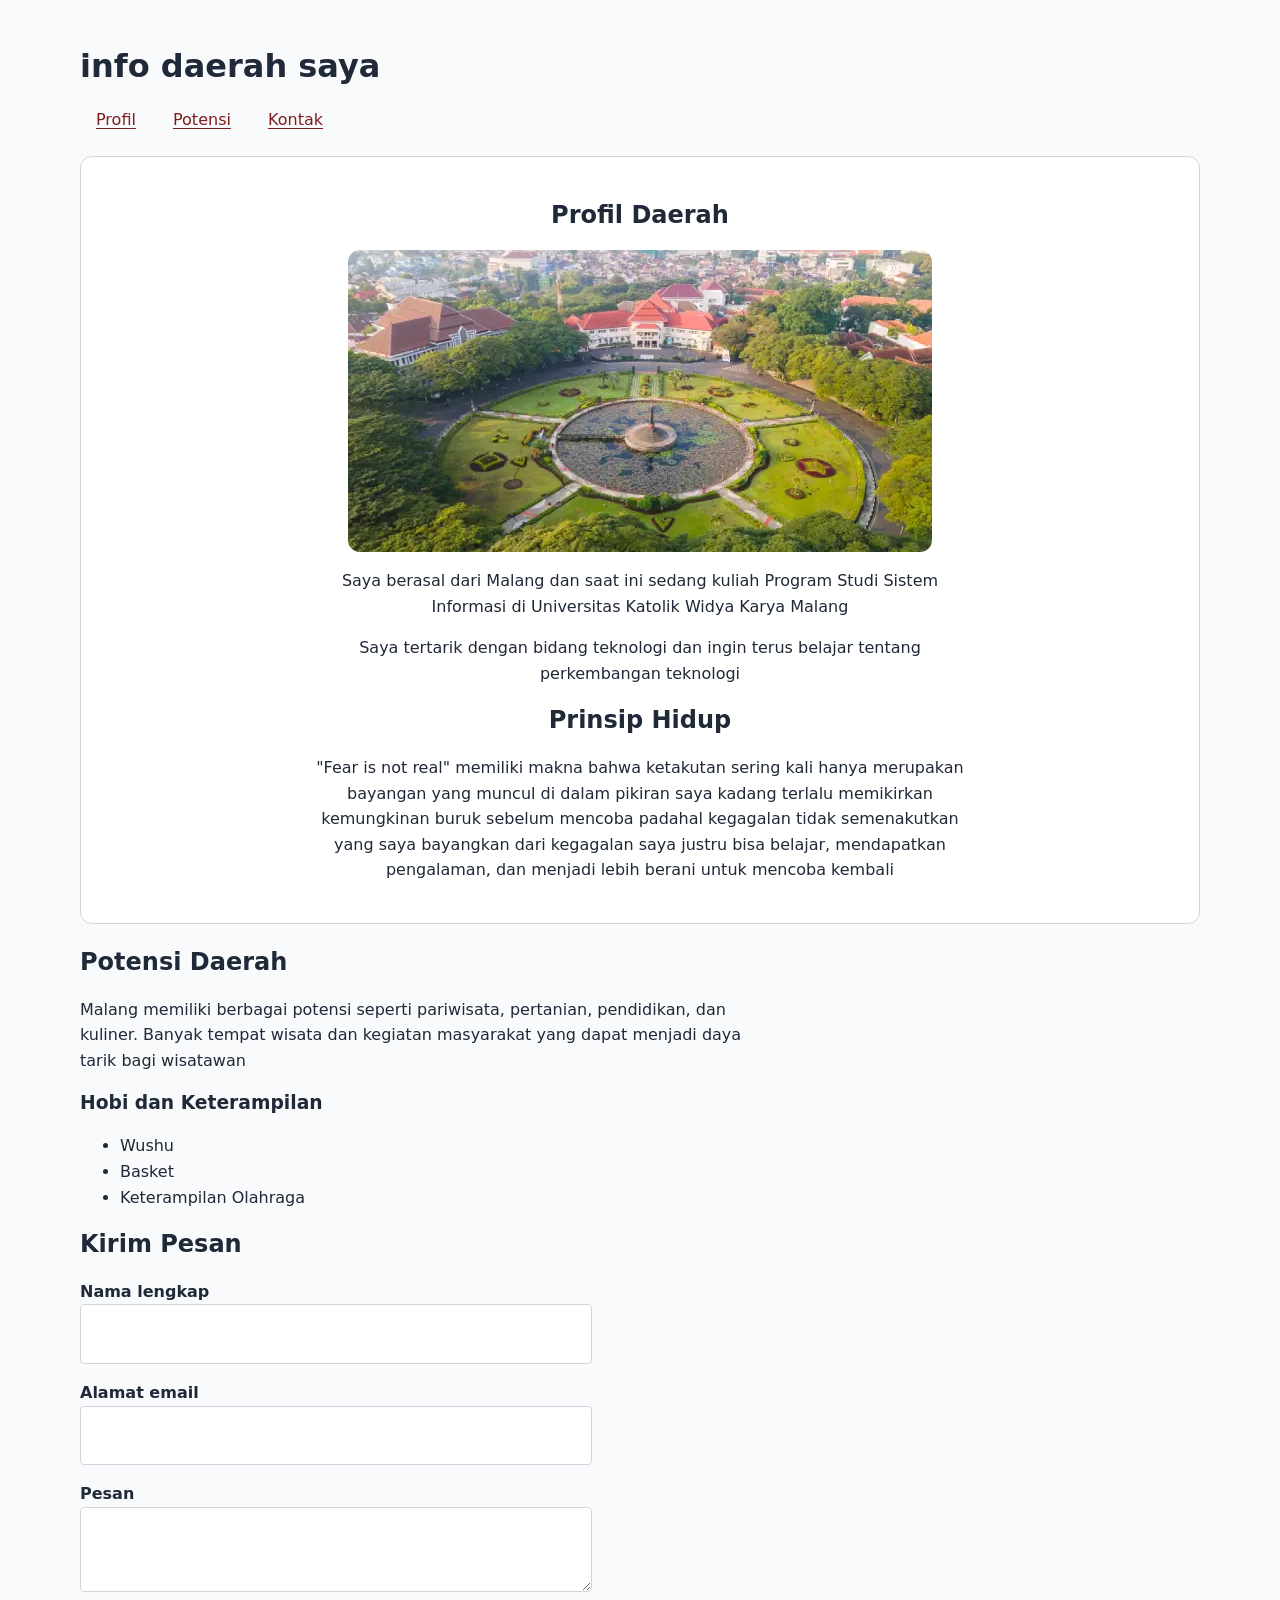
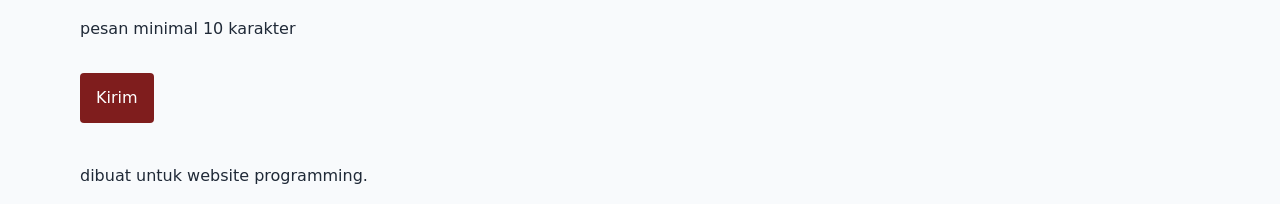
==== praktikum/index.html @ 83bbf6ea "Tess up" ====
<!DOCTYPE html>

<html lang="id">
   <head>   
  <meta charset="UTF-8"><meta name="viewport" content="width=device-width, initial-scale=1.0">   
  <title>Qjyuxiehuano info daerah</title> 
  <link rel="stylesheet" href="style.css">
</head> 

<body>
  <header>
    <h1>info daerah saya</h1>
<nav aria-label="Navigasi utama">
  <a href="#profil" class="nav-link">Profil</a>
  <a href="#potensi" class="nav-link">Potensi</a>
  <a href="#kontak" class="nav-link">Kontak</a>
</nav>

  </header>
  <main>
<article id="profil" class="card">
  <h2>Profil Daerah</h2>
  <img src="images/balkot.JPG" alt="Pemandangan Malang">
  <p>
    Saya berasal dari Malang dan saat ini sedang kuliah Program Studi Sistem Informasi di Universitas
    Katolik Widya Karya Malang
  </p>
  <p>
    Saya tertarik dengan bidang teknologi dan ingin terus belajar
    tentang perkembangan teknologi
  </p>
  <h2>Prinsip Hidup</h2>
  <p>
    "Fear is not real" memiliki makna bahwa ketakutan sering kali hanya merupakan bayangan yang muncul di dalam pikiran
    saya kadang terlalu memikirkan kemungkinan buruk sebelum mencoba
    padahal kegagalan tidak semenakutkan yang saya bayangkan
    dari kegagalan saya justru bisa belajar, mendapatkan pengalaman, dan menjadi lebih berani untuk mencoba kembali
  </p>
</article>
<section id="potensi">
  <h2>Potensi Daerah</h2>
  <p>
    Malang memiliki berbagai potensi seperti pariwisata, pertanian,
    pendidikan, dan kuliner. Banyak tempat wisata dan kegiatan masyarakat
    yang dapat menjadi daya tarik bagi wisatawan
  </p>
  <h3>Hobi dan Keterampilan</h3>
  <ul>
    <li>Wushu</li>
    <li>Basket</li>
    <li>Keterampilan Olahraga</li>
  </ul>
</section>

<section id="kontak">
  <h2>Kirim Pesan</h2>
  <form action="#" method="post">
    <div>
      <label for="nama">Nama lengkap</label>
      <input id="nama"
             name="nama"
             type="text"
             autocomplete="name"
             required>
    </div>

    <div>
      <label for="email">Alamat email</label>
      <input id="email"
             name="email"
             type="email"
             autocomplete="email"
             required>
    </div>

    <div>
      <label for="pesan">Pesan</label>
      <textarea id="pesan"
                name="pesan"
                minlength="10"
                aria-describedby="bantuan-pesan"
                required></textarea>

      <p id="bantuan-pesan">pesan minimal 10 karakter</p>
    </div>

    <button type="submit">Kirim</button>

  </form>
</section>
  </main>

  <footer>
    <p>dibuat untuk website programming.</p>
  </footer>

</body>
</html>
---- praktikum/style.css ----
*,
*::before,
*::after {
  box-sizing: border-box;
}

:root {
  --color-primary: #7f1d1d;
  --color-text: #1f2937;
  --color-muted: #4b5563;
  --color-surface: #ffffff;
  --color-border: #d1d5db;
  --color-focus: #d97706;

  --space-1: 0.5rem;
  --space-2: 1rem;
  --space-3: 1.5rem;

  --radius: 0.75rem;
}

body {
  margin: 0;
  color: var(--color-text);
  background: #f8fafc;
  font-family: system-ui, sans-serif;
  line-height: 1.6;
}

header,
main,
footer {
  width: min(100% - 2rem, 70rem);
  margin-inline: auto;
}

main {
  padding-block: var(--space-3);
}

h1,
h2,
h3 {
  line-height: 1.2;
}

p {
  max-width: 65ch;
}

.nav-link {
  color: var(--color-primary);
  padding: var(--space-2);
  text-underline-offset: 0.2em;
}

.nav-link:hover {
  text-decoration-thickness: 0.15em;
}

.nav-link:active {
  color: #1e3a8a;
}

.nav-link:focus-visible {
  outline: 3px solid var(--color-focus);
  outline-offset: 3px;
}

.card {
  background: var(--color-surface);
  border: 1px solid var(--color-border);
  border-radius: var(--radius);
  padding: var(--space-3);
  margin-block-end: var(--space-3);
  text-align: center;
}


.card img {
  margin-inline: auto;
}

.card p {
  margin-inline: auto;
  text-align: center;
}



img {
  display: block;
  max-width: 100%;
  height: auto;
  border-radius: var(--radius);
}

table {
  width: 100%;
  border-collapse: collapse;
}

th,
td {
  padding: var(--space-2);
  border: 1px solid var(--color-border);
  text-align: start;
}

label {
  display: block;
  margin-block-start: var(--space-2);
  font-weight: 600;
}

input,
textarea,
button {
  font: inherit;
}

input,
textarea {
  width: 100%;
  max-width: 32rem;
  padding: var(--space-2);
  border: 1px solid var(--color-border);
  border-radius: 0.25rem;
}

button {
  margin-block-start: var(--space-2);
  padding: 0.75rem 1rem;
  color: #ffffff;
  background: var(--color-primary);
  border: 0;
  border-radius: 0.25rem;
  cursor: pointer;
}

input:focus-visible,
textarea:focus-visible,
button:focus-visible {
  outline: 3px solid var(--color-focus);
  outline-offset: 3px;
}
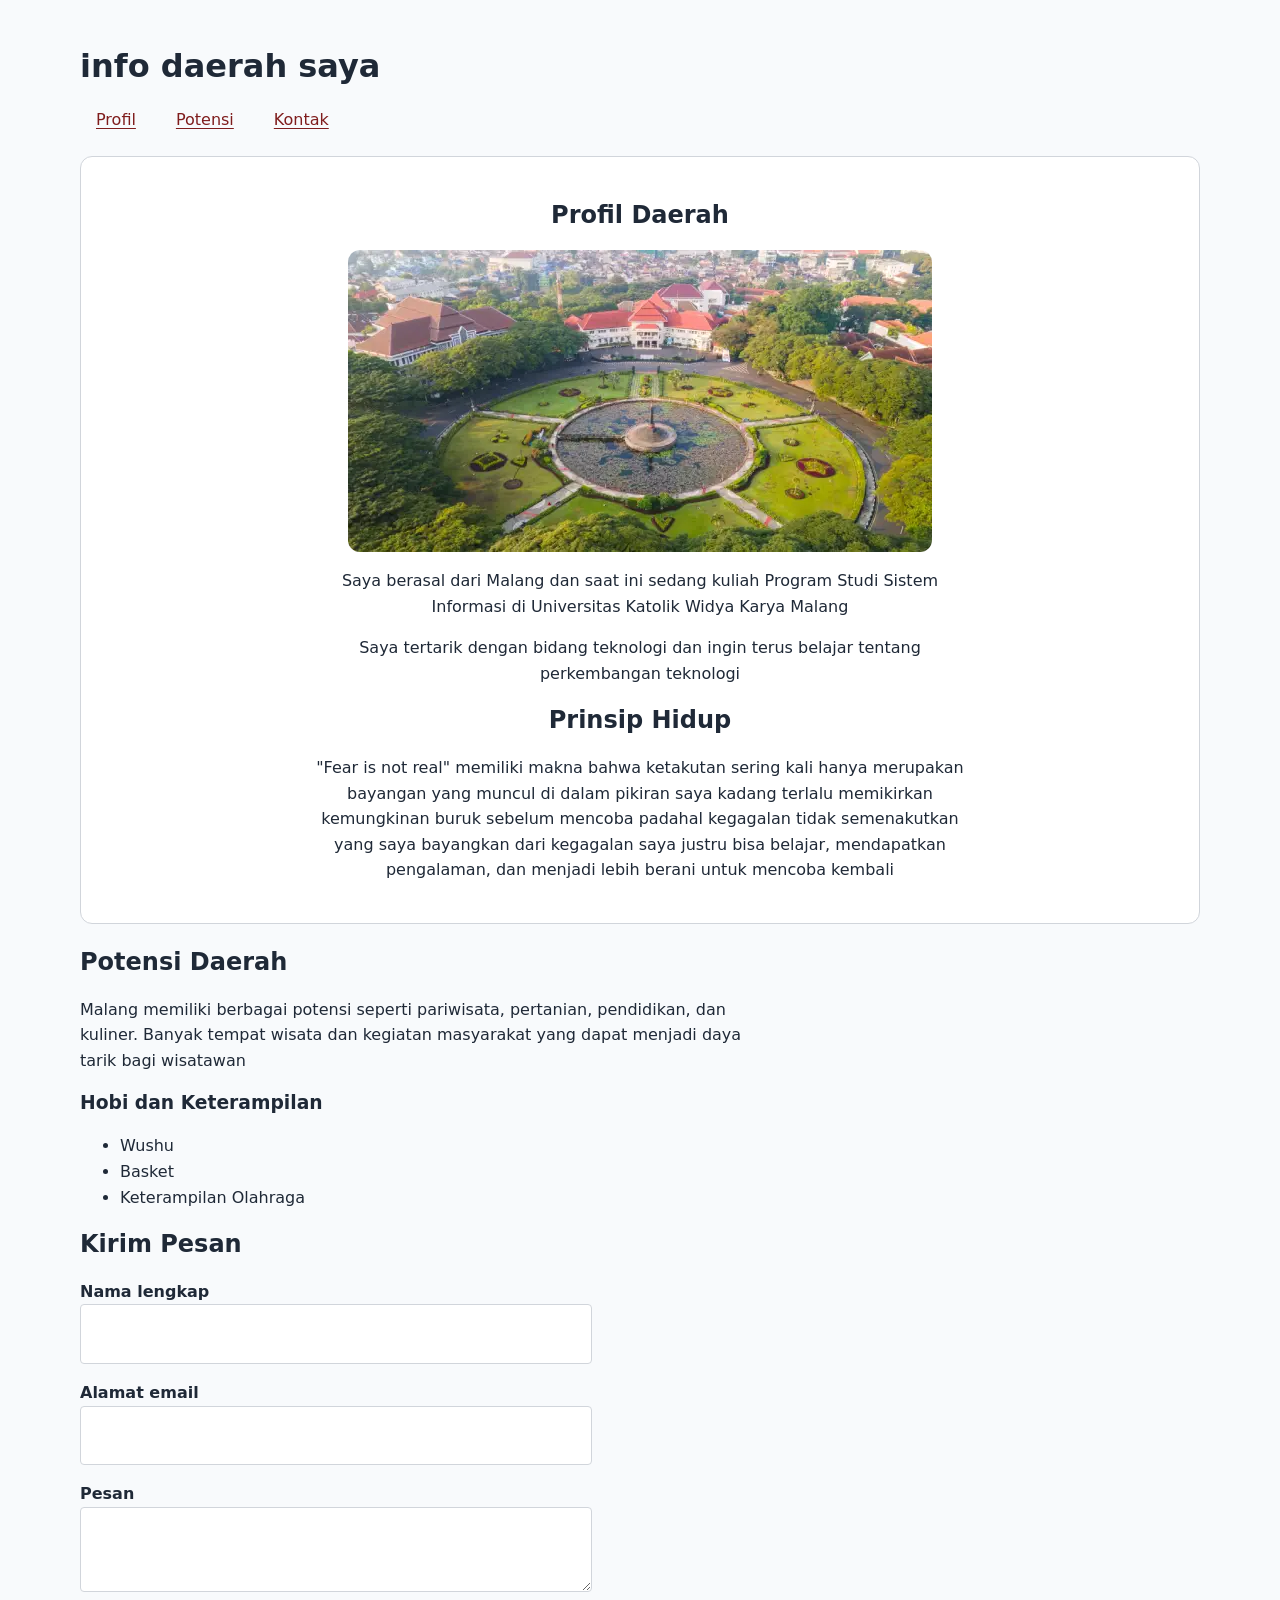
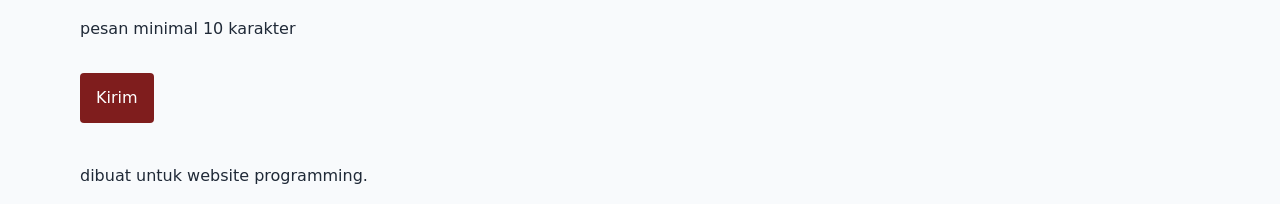
==== commit 70cdbb8f: "Menyusun menu navigasi dan layout fleksibel" ====
--- a/praktikum/index.html
+++ b/praktikum/index.html
@@ -11,9 +11,11 @@
   <header>
     <h1>info daerah saya</h1>
 <nav aria-label="Navigasi utama">
-  <a href="#profil" class="nav-link">Profil</a>
-  <a href="#potensi" class="nav-link">Potensi</a>
-  <a href="#kontak" class="nav-link">Kontak</a>
+  <ul class="nav-list">
+    <li><a class="nav-link" href="#profil">Profil</a></li>
+    <li><a class="nav-link" href="#potensi">Potensi</a></li>
+    <li><a class="nav-link" href="#kontak">Kontak</a></li>
+  </ul>
 </nav>
 
   </header>
--- a/praktikum/style.css
+++ b/praktikum/style.css
@@ -46,6 +46,15 @@
 
 p {
   max-width: 65ch;
+}
+
+.nav-list {
+  display: flex;
+  flex-wrap: wrap;
+  gap: var(--space-1);
+  margin: 0;
+  padding: 0;
+  list-style: none;
 }
 
 .nav-link {
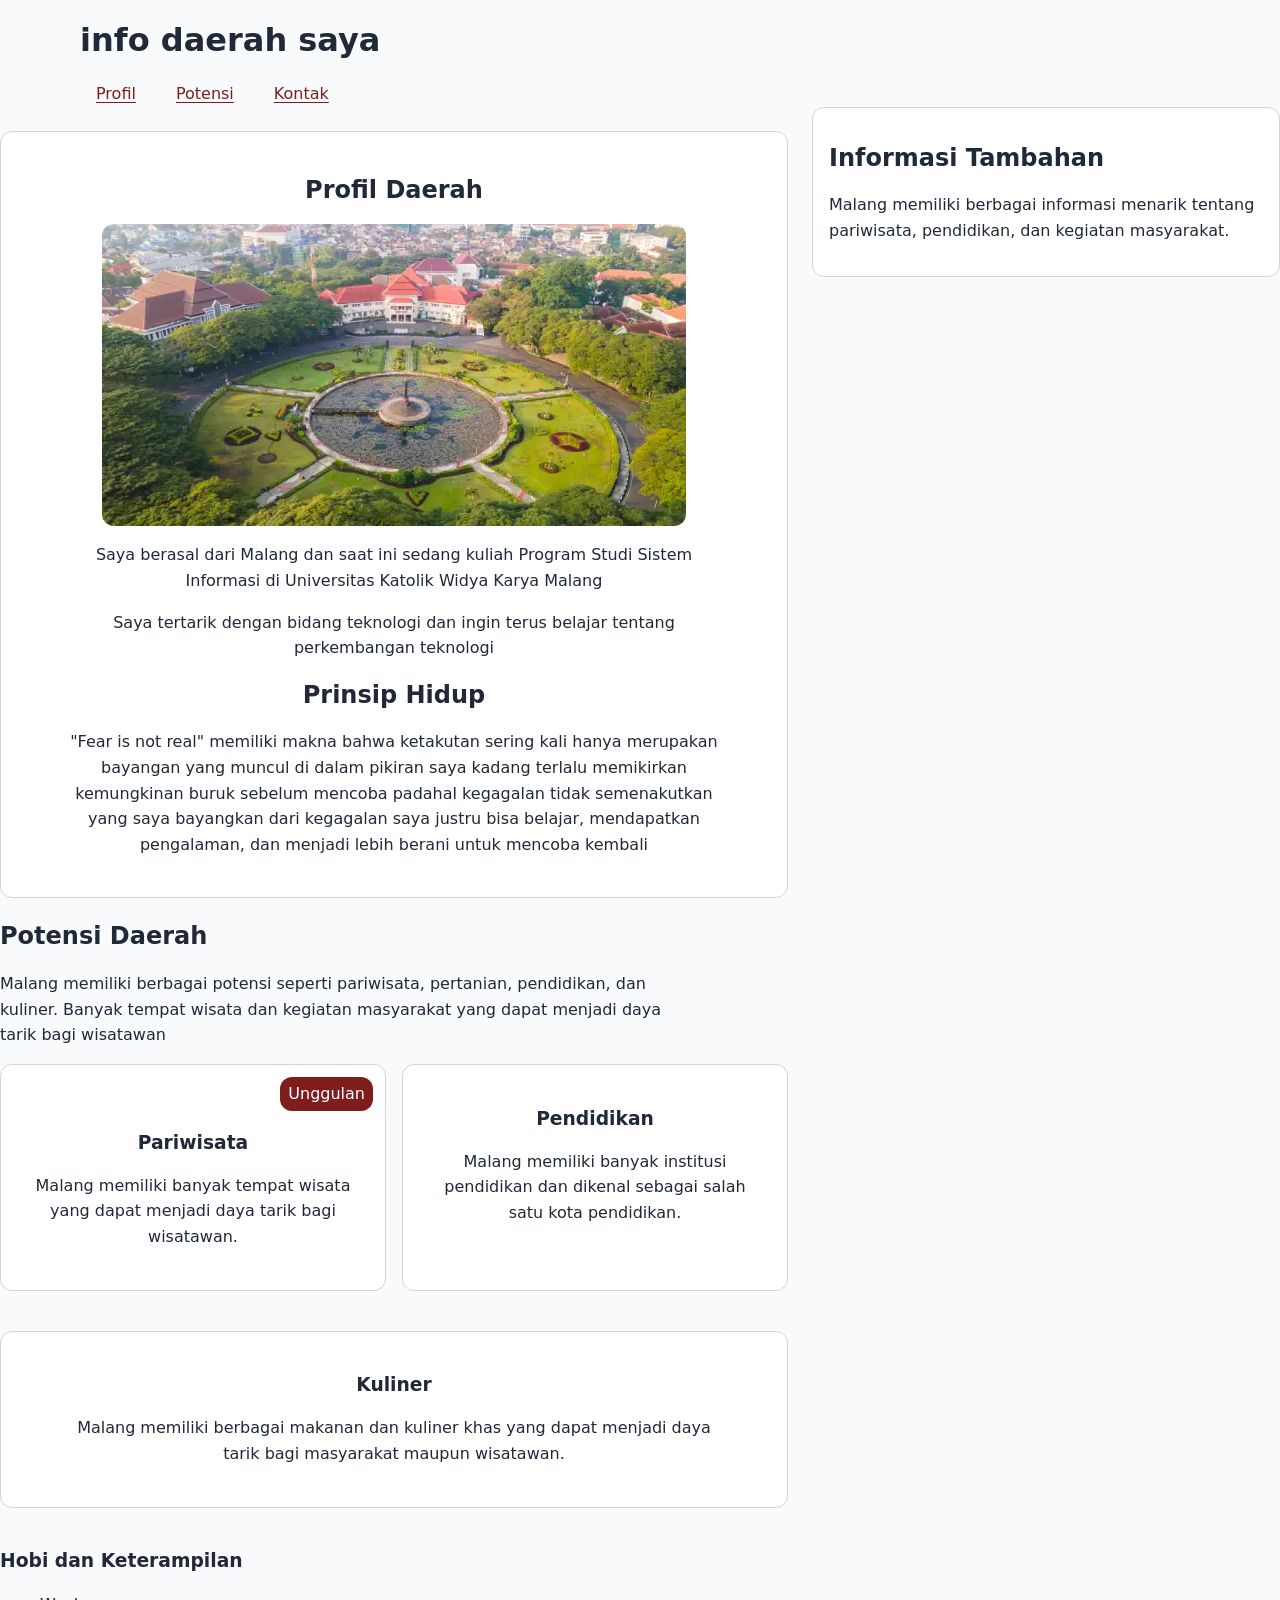
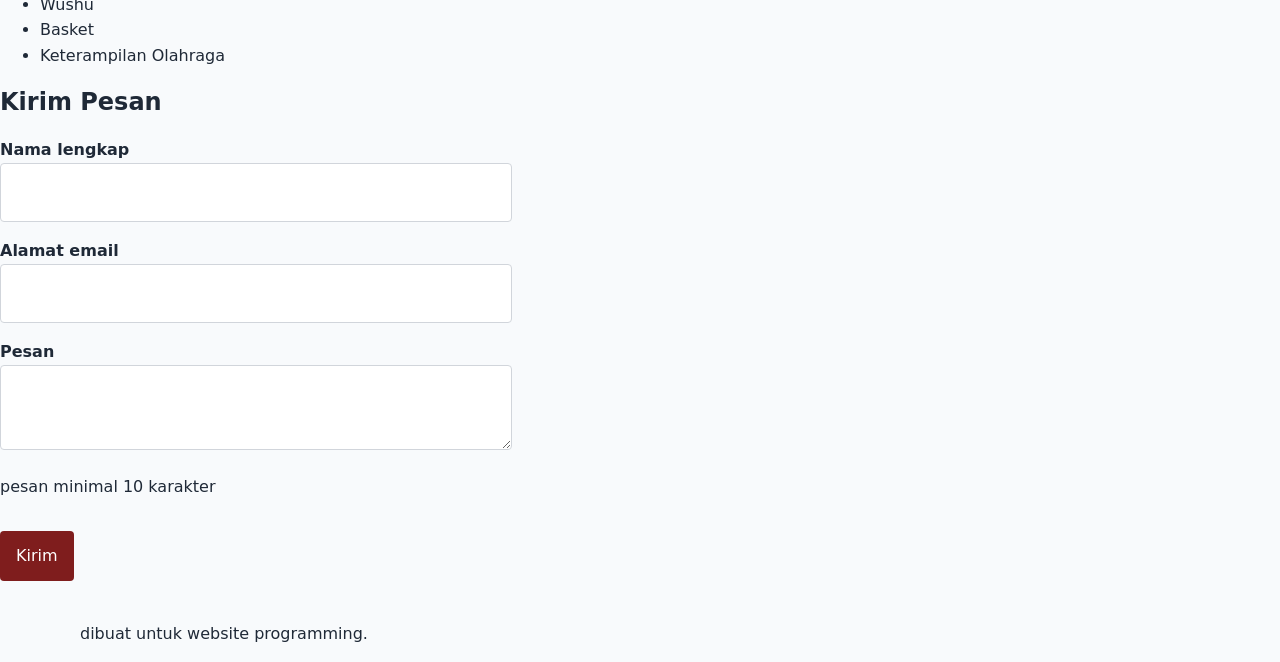
==== commit de750295: "Menambahkan card dan badge terposisi" ====
--- a/praktikum/index.html
+++ b/praktikum/index.html
@@ -5,7 +5,7 @@
   <meta charset="UTF-8"><meta name="viewport" content="width=device-width, initial-scale=1.0">   
   <title>Qjyuxiehuano info daerah</title> 
   <link rel="stylesheet" href="style.css">
-</head> 
+</head> 
 
 <body>
   <header>
@@ -19,7 +19,10 @@
 </nav>
 
   </header>
+
+  <div class="page-layout">
   <main>
+
 <article id="profil" class="card">
   <h2>Profil Daerah</h2>
   <img src="images/balkot.JPG" alt="Pemandangan Malang">
@@ -39,13 +42,45 @@
     dari kegagalan saya justru bisa belajar, mendapatkan pengalaman, dan menjadi lebih berani untuk mencoba kembali
   </p>
 </article>
+
 <section id="potensi">
   <h2>Potensi Daerah</h2>
+
   <p>
     Malang memiliki berbagai potensi seperti pariwisata, pertanian,
     pendidikan, dan kuliner. Banyak tempat wisata dan kegiatan masyarakat
     yang dapat menjadi daya tarik bagi wisatawan
   </p>
+
+  <div class="card-list">
+
+    <article class="card card--featured">
+  <span class="badge">Unggulan</span>
+  <h3>Pariwisata</h3>
+      <p>
+        Malang memiliki banyak tempat wisata yang dapat menjadi daya tarik
+        bagi wisatawan.
+      </p>
+    </article>
+
+    <article class="card">
+      <h3>Pendidikan</h3>
+      <p>
+        Malang memiliki banyak institusi pendidikan dan dikenal sebagai
+        salah satu kota pendidikan.
+      </p>
+    </article>
+
+    <article class="card">
+      <h3>Kuliner</h3>
+      <p>
+        Malang memiliki berbagai makanan dan kuliner khas yang dapat
+        menjadi daya tarik bagi masyarakat maupun wisatawan.
+      </p>
+    </article>
+
+  </div>
+
   <h3>Hobi dan Keterampilan</h3>
   <ul>
     <li>Wushu</li>
@@ -90,11 +125,21 @@
 
   </form>
 </section>
+
   </main>
+
+  <aside aria-labelledby="info-tambahan">
+    <h2 id="info-tambahan">Informasi Tambahan</h2>
+    <p>
+      Malang memiliki berbagai informasi menarik tentang pariwisata,
+      pendidikan, dan kegiatan masyarakat.
+    </p>
+  </aside>
+  </div>
 
   <footer>
     <p>dibuat untuk website programming.</p>
   </footer>
 
 </body>
-</html>
+</html>
--- a/praktikum/style.css
+++ b/praktikum/style.css
@@ -38,6 +38,26 @@
   padding-block: var(--space-3);
 }
 
+.page-layout {
+  display: flex;
+  flex-wrap: wrap;
+  gap: var(--space-3);
+  align-items: flex-start;
+}
+
+.page-layout > main {
+  flex: 1 1 36rem;
+  min-width: 0;
+}
+
+.page-layout > aside {
+  flex: 1 1 16rem;
+  padding: var(--space-2);
+  background: var(--color-surface);
+  border: 1px solid var(--color-border);
+  border-radius: var(--radius);
+}
+
 h1,
 h2,
 h3 {
@@ -85,6 +105,30 @@
   text-align: center;
 }
 
+.card-list {
+  display: flex;
+  flex-wrap: wrap;
+  gap: var(--space-2);
+}
+
+.card-list > .card {
+  flex: 1 1 16rem;
+}
+
+.card--featured {
+  position: relative;
+  padding-block-start: 3rem;
+}
+
+.badge {
+  position: absolute;
+  inset-block-start: 0.75rem;
+  inset-inline-end: 0.75rem;
+  padding: 0.25rem 0.5rem;
+  color: #ffffff;
+  background: var(--color-primary);
+  border-radius: var(--radius);
+}
 
 .card img {
   margin-inline: auto;
